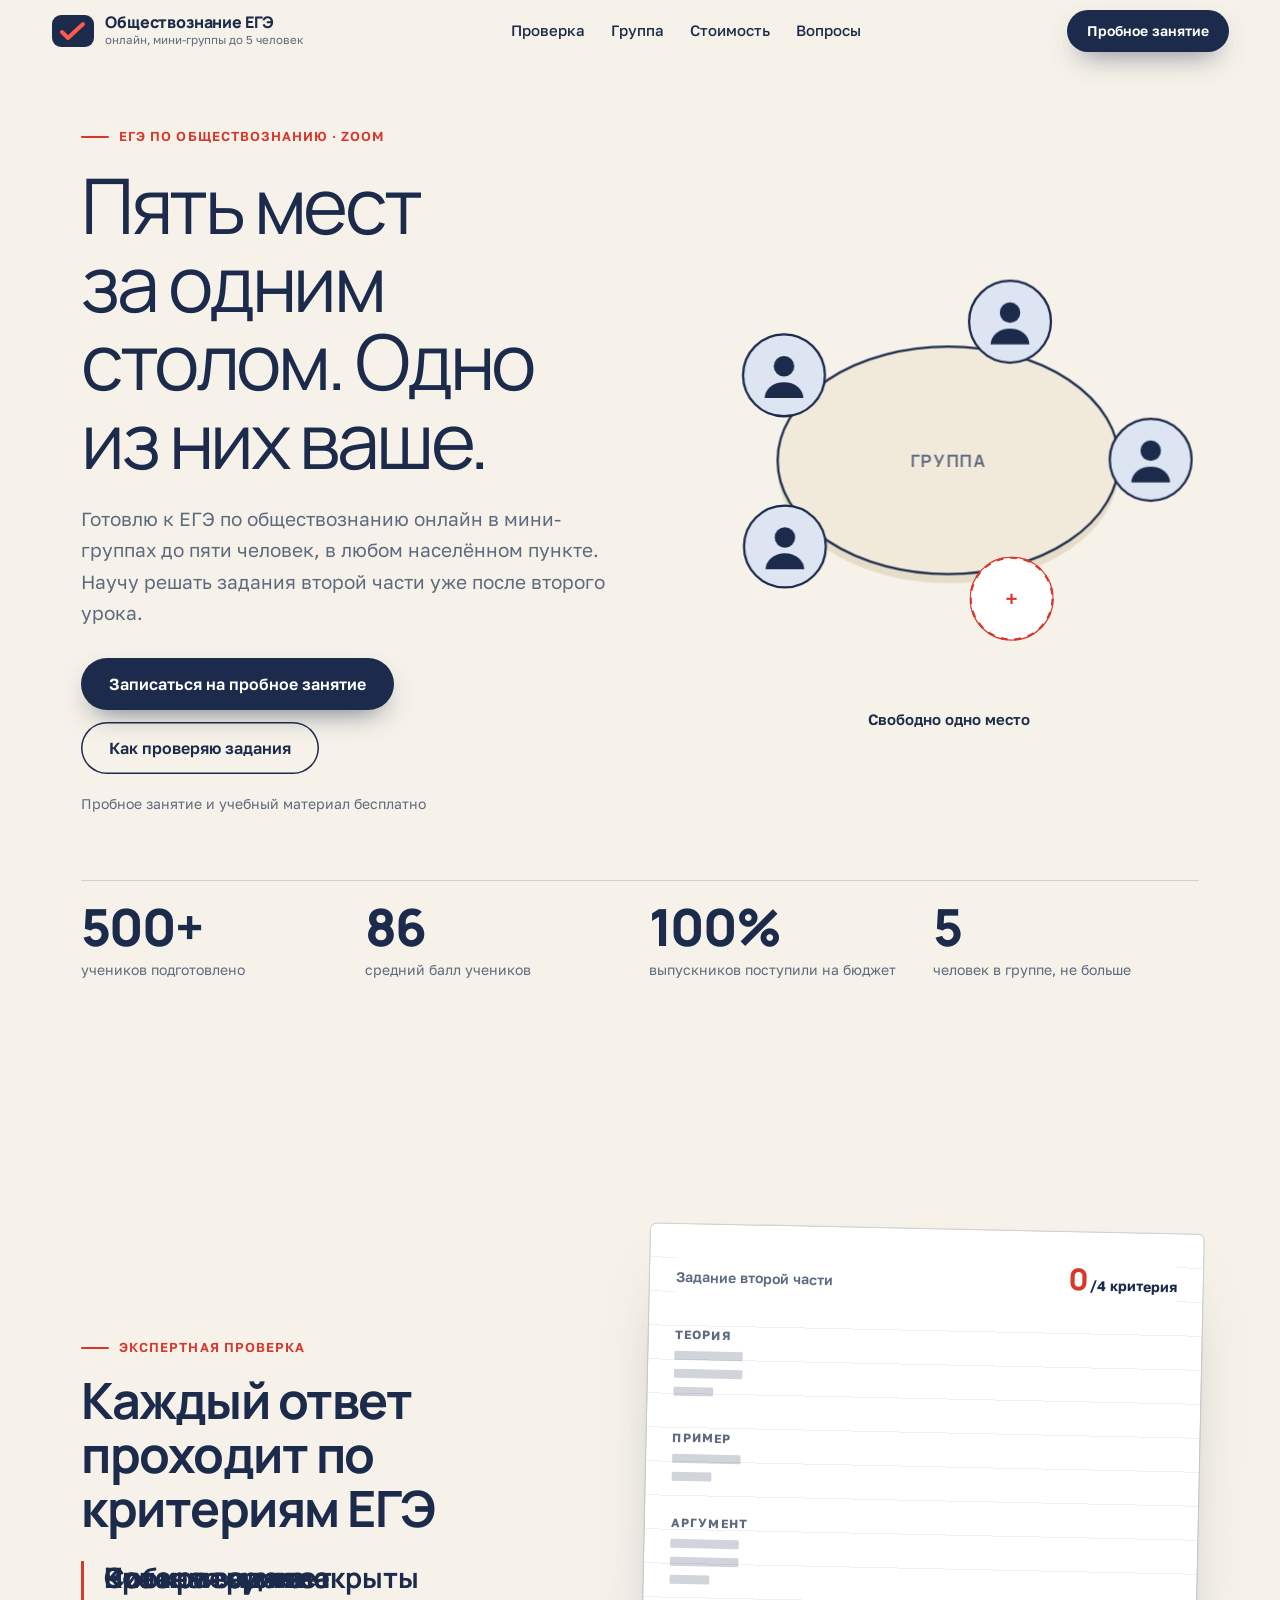
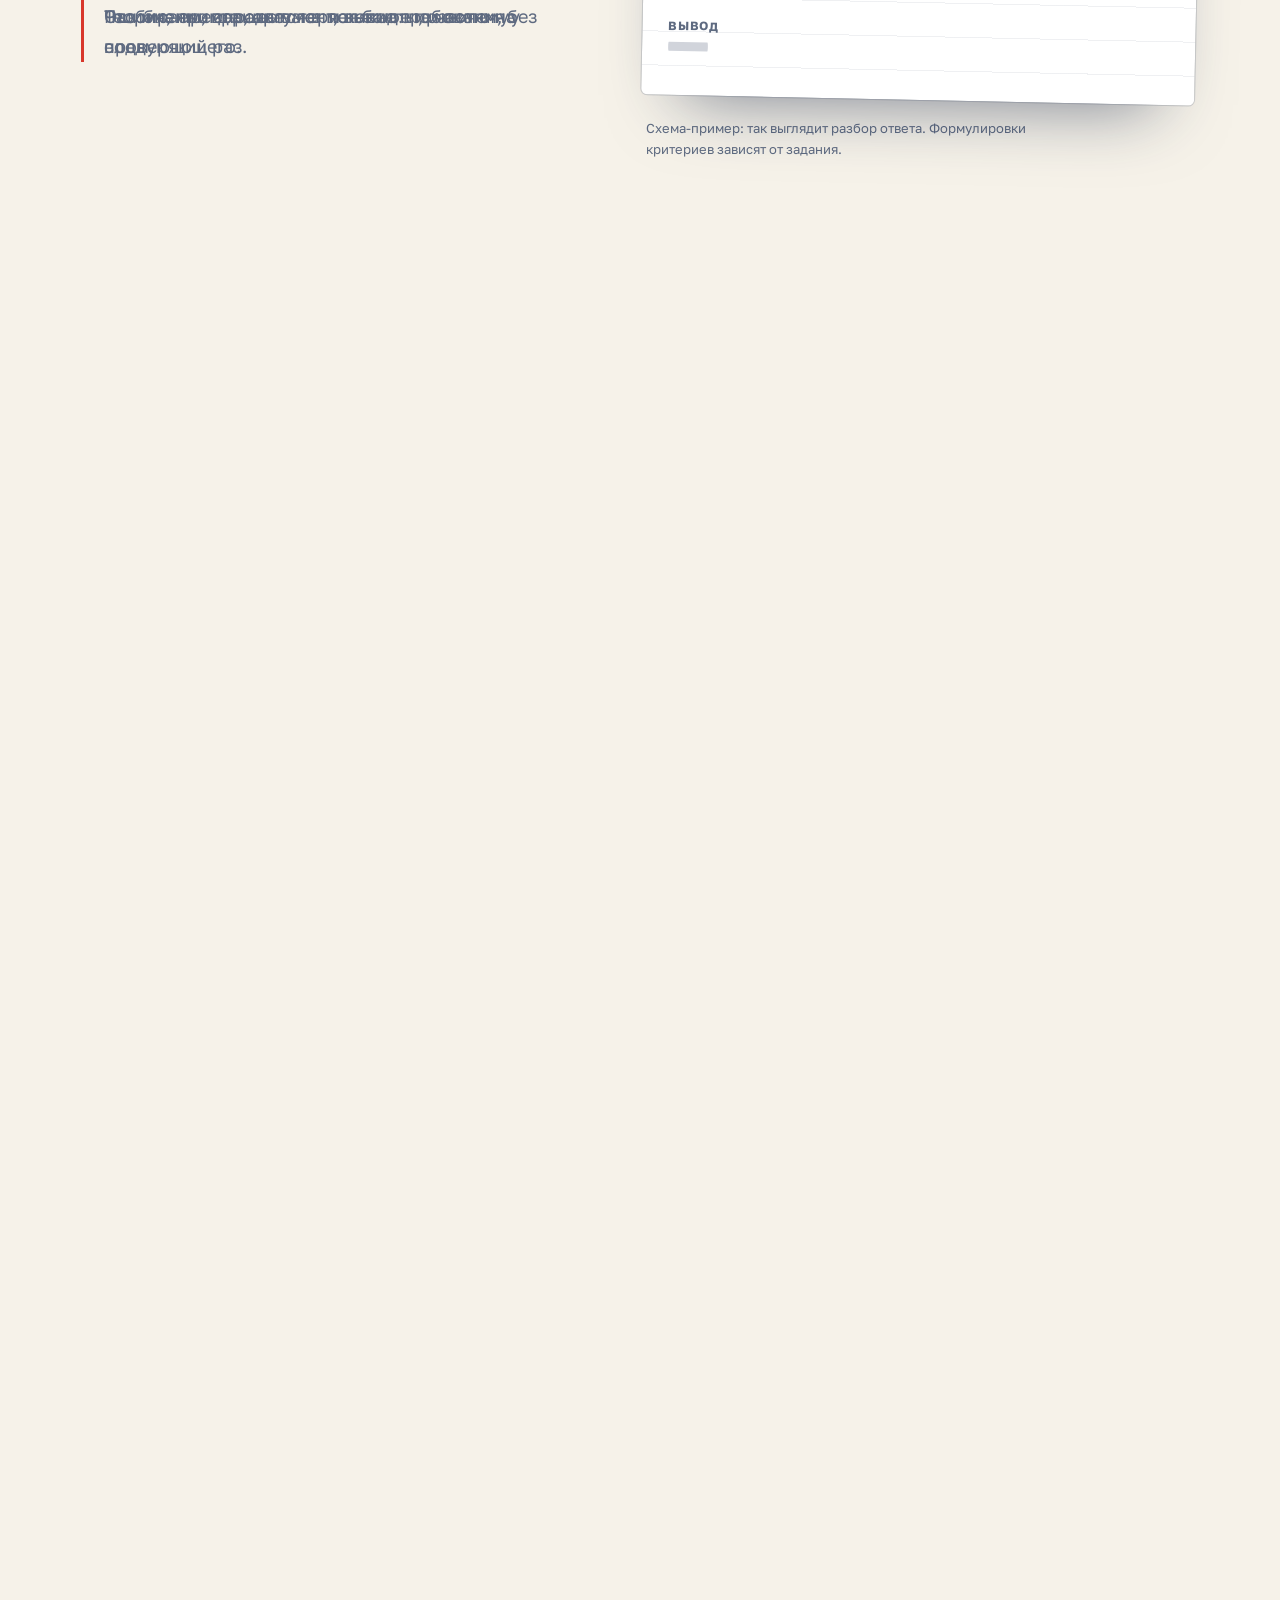
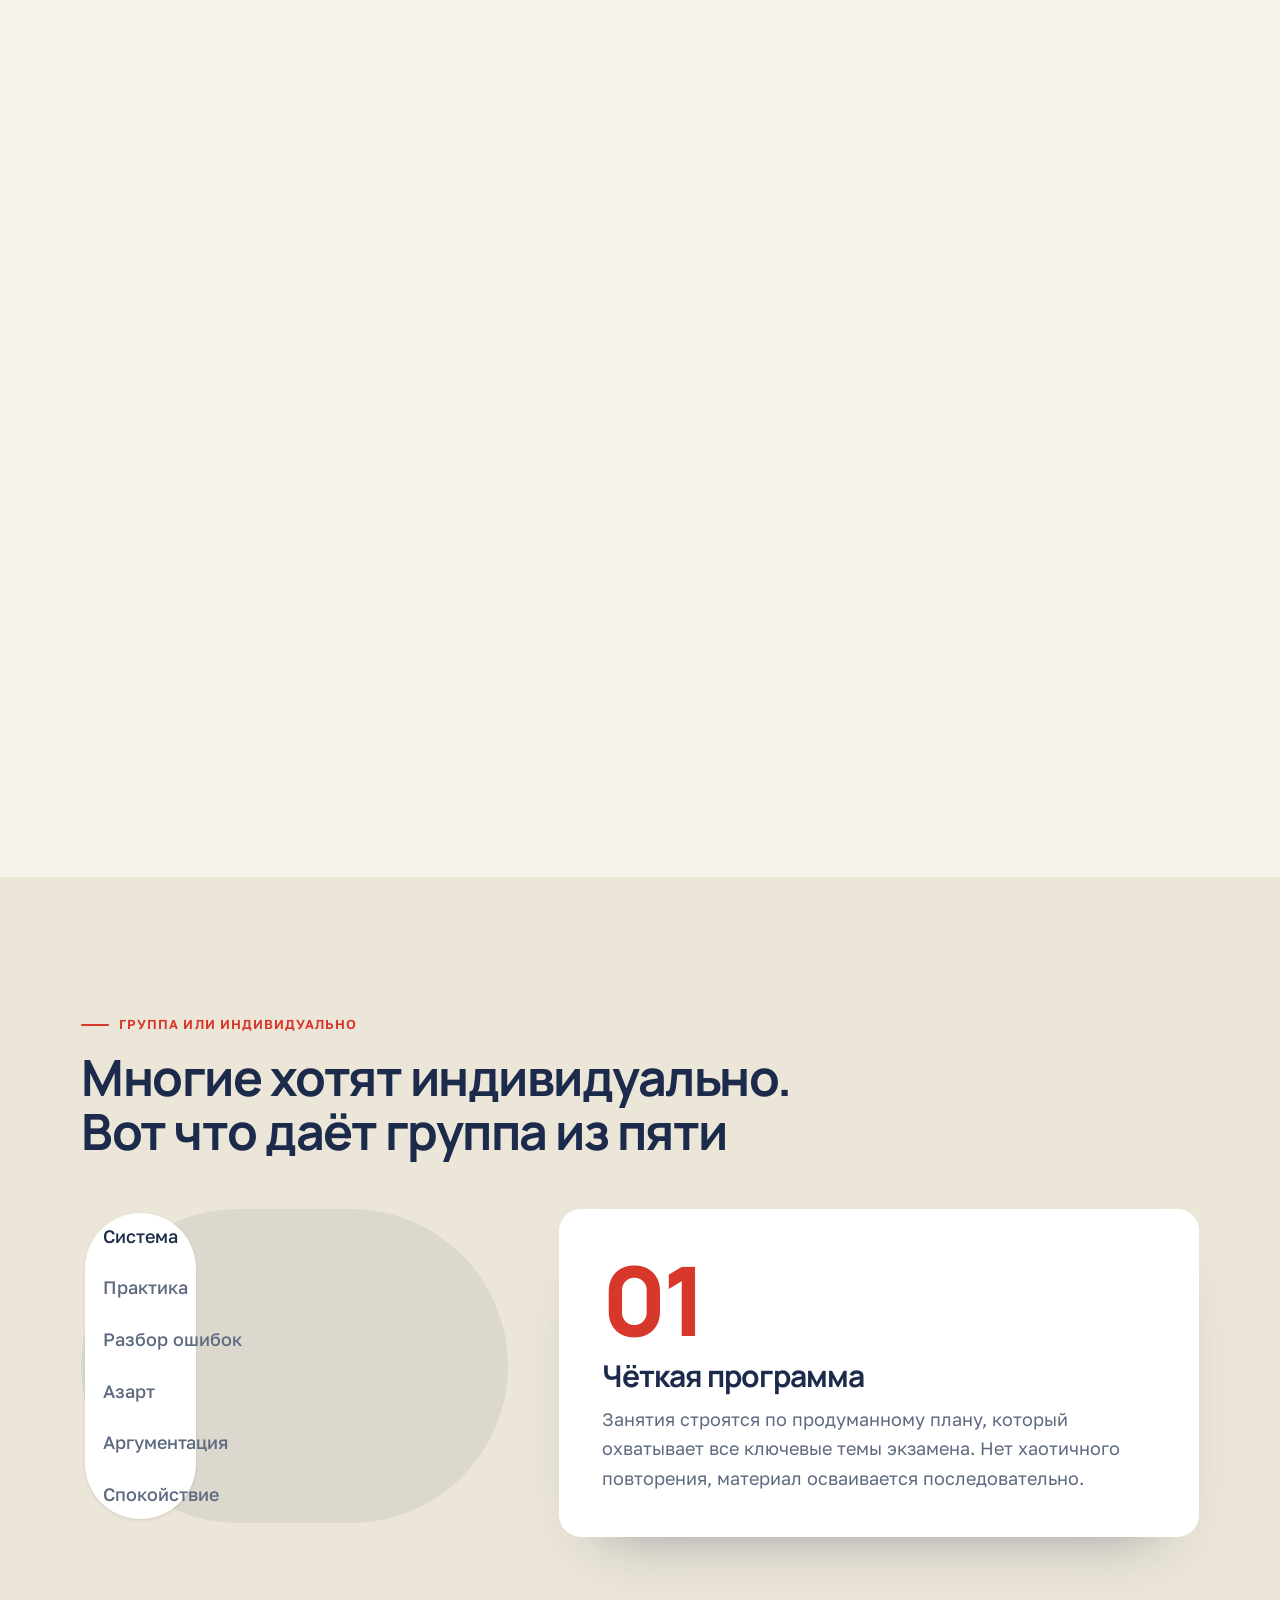
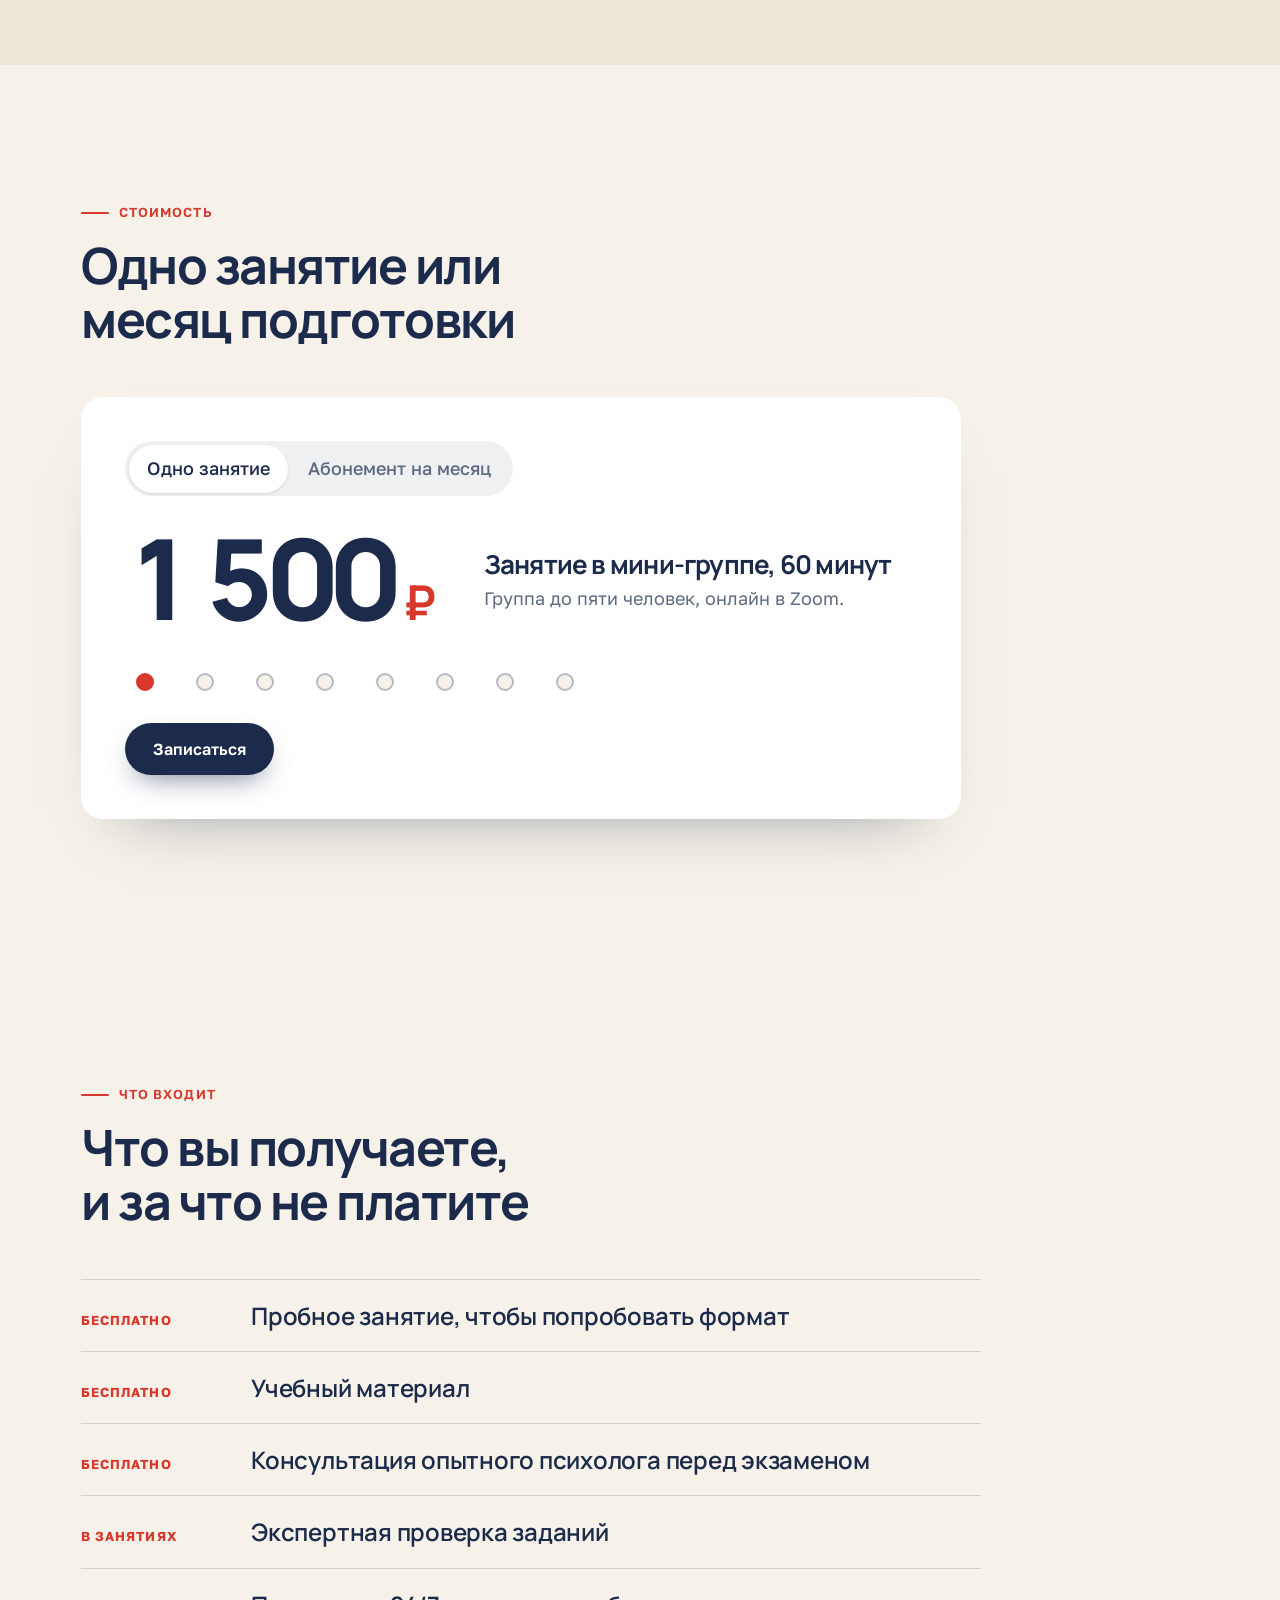
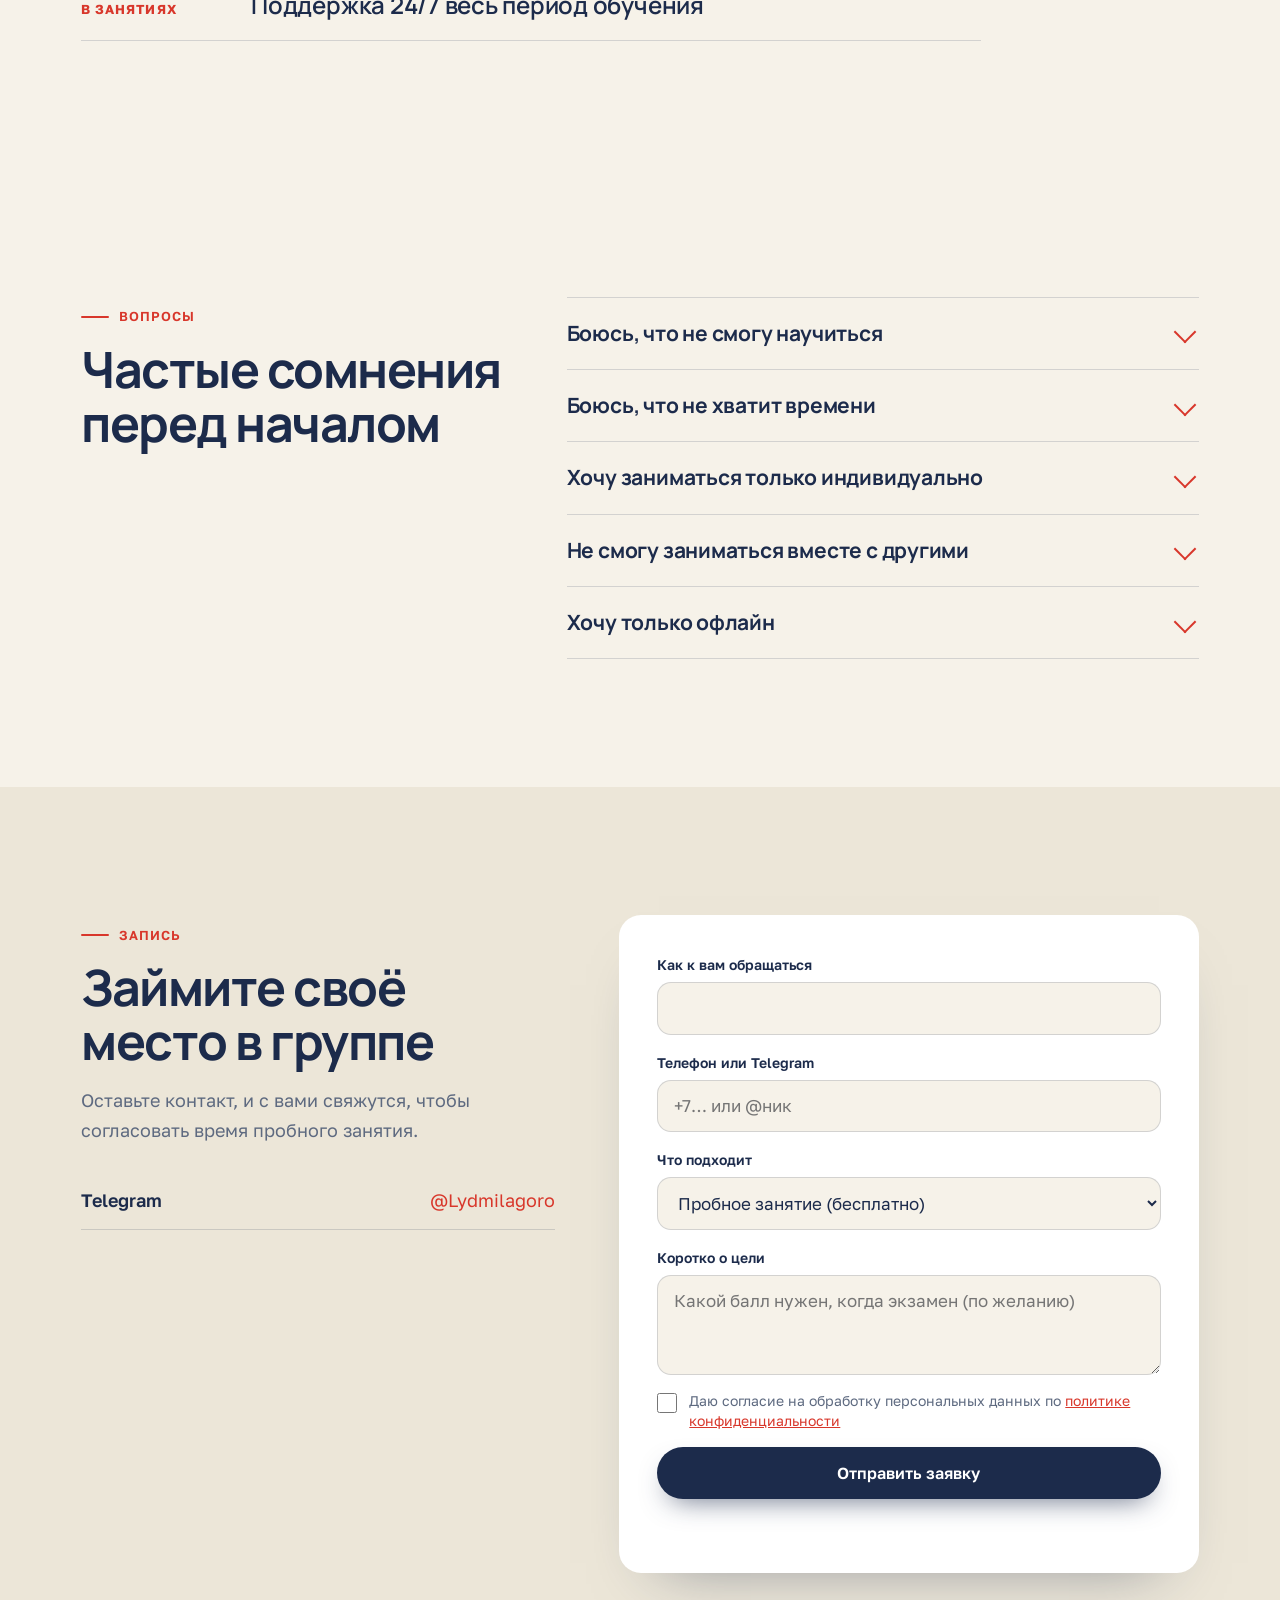
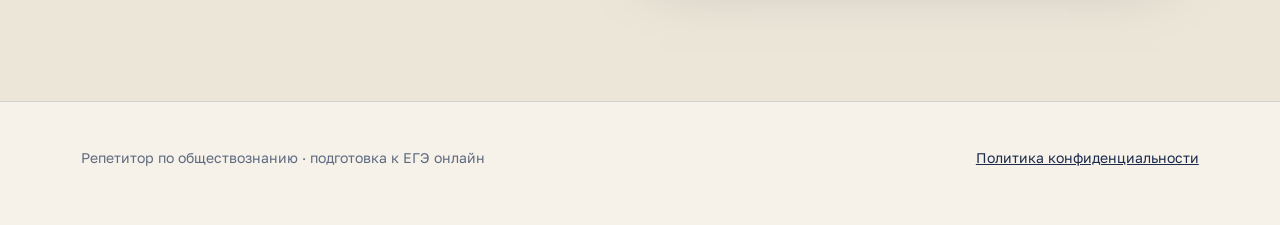
==== index.html @ 51db9494 "Лендинг: ЕГЭ по обществознанию, мини-группы Co-Authored-By: Claude Sonnet 5.5 <noreply@anthropic.com" ====
<!doctype html>
<html lang="ru">
<head>
<meta charset="utf-8">
<meta name="viewport" content="width=device-width, initial-scale=1">
<title>Подготовка к ЕГЭ по обществознанию онлайн в мини-группе</title>
<meta name="description" content="Репетитор по обществознанию: подготовка к ЕГЭ онлайн в мини-группе до 5 человек. Бесплатное пробное занятие, экспертная проверка заданий, поддержка 24/7. Занятие 1 500 ₽, абонемент 12 000 ₽.">
<meta property="og:type" content="website">
<meta property="og:title" content="ЕГЭ по обществознанию: мини-группа из 5 человек, онлайн">
<meta property="og:description" content="Пробное занятие бесплатно. Задания второй части решаете после второго урока.">
<meta name="theme-color" content="#F6F2E9">
<link rel="icon" href="data:image/svg+xml,%3Csvg xmlns='http://www.w3.org/2000/svg' viewBox='0 0 64 64'%3E%3Crect width='64' height='64' rx='16' fill='%231C2B4B'/%3E%3Cpath d='M16 34l10 10 22-24' stroke='%23FF5A4A' stroke-width='7' stroke-linecap='round' stroke-linejoin='round' fill='none'/%3E%3C/svg%3E">
<link rel="preconnect" href="https://fonts.googleapis.com">
<link rel="preconnect" href="https://fonts.gstatic.com" crossorigin>
<link href="https://fonts.googleapis.com/css2?family=Manrope:wght@300..800&family=Golos+Text:wght@400..700&display=swap" rel="stylesheet">
<link rel="stylesheet" href="motion.css">
<link rel="stylesheet" href="styles.css">
<script src="motion.js" defer></script>
<script src="script.js" defer></script>
</head>
<body>
<a class="skip" href="#main">К содержимому</a>

<header class="bar" id="bar">
  <a class="logo" href="#top" aria-label="Обществознание ЕГЭ, наверх">
    <svg viewBox="0 0 44 34" aria-hidden="true"><rect x="1" y="1" width="42" height="32" rx="9" fill="#1C2B4B"/><path d="M11 18l6 6 15-14" stroke="#FF5A4A" stroke-width="4" stroke-linecap="round" stroke-linejoin="round" fill="none"/></svg>
    <span>Обществознание ЕГЭ<small>онлайн, мини-группы до 5 человек</small></span>
  </a>
  <nav class="nav" aria-label="Разделы">
    <a href="#check" data-roll>Проверка</a>
    <a href="#group" data-roll>Группа</a>
    <a href="#price" data-roll>Стоимость</a>
    <a href="#faq" data-roll>Вопросы</a>
  </nav>
  <a class="btn btn--sm" href="#form" data-magnetic>Пробное занятие</a>
</header>

<main id="main">
<section class="hero" id="top">
  <div class="wrap hero__grid">
    <div>
      <span class="eyebrow">ЕГЭ по обществознанию · Zoom</span>
      <h1 data-wave data-wave-min="400" data-wave-max="800">Пять мест за одним столом. Одно из них ваше.</h1>
      <p class="hero__sub">Готовлю к ЕГЭ по обществознанию онлайн в мини-группах до пяти человек, в любом населённом пункте. Научу решать задания второй части уже после второго урока.</p>
      <div class="hero__cta">
        <a class="btn" href="#form" data-magnetic>Записаться на пробное занятие</a>
        <a class="btn btn--ghost" href="#check" data-magnetic>Как проверяю задания</a>
      </div>
      <p class="hero__free">Пробное занятие и учебный материал бесплатно</p>
    </div>
    <figure class="table" id="table" aria-label="Схема мини-группы: пять мест, одно свободно">
      <svg viewBox="0 0 440 440" aria-hidden="true">
        <ellipse cx="220" cy="236" rx="150" ry="100" class="t-top"/>
        <ellipse cx="220" cy="228" rx="150" ry="100" class="t-edge"/>
        <text x="220" y="234" text-anchor="middle" class="t-mid">группа</text>
        <g id="seats"></g>
      </svg>
      <figcaption id="seatCap">Свободно одно место</figcaption>
    </figure>
  </div>
  <div class="wrap">
    <ul class="stats" data-stagger>
      <li><b>500+</b><span>учеников подготовлено</span></li>
      <li><b>86</b><span>средний балл учеников</span></li>
      <li><b>100%</b><span>выпускников поступили на бюджет</span></li>
      <li><b>5</b><span>человек в группе, не больше</span></li>
    </ul>
  </div>
</section>

<section class="check" id="check">
  <div class="check__stage" id="stage">
    <div class="check__pin">
      <div class="wrap check__grid">
        <div class="check__txt">
          <span class="eyebrow">Экспертная проверка</span>
          <h2>Каждый ответ проходит по критериям ЕГЭ</h2>
          <ol class="steps" id="steps">
            <li><b>Читаем задание</b><span>Что именно спрашивают и какие требования у проверяющего.</span></li>
            <li><b>Собираем ответ</b><span>Теория, пример, аргумент, вывод: по частям, без воды.</span></li>
            <li><b>Красная ручка</b><span>Разбираем, где ответ теряет баллы, и почему.</span></li>
            <li><b>Все критерии закрыты</b><span>Ошибка превращается в понятное правило на следующий раз.</span></li>
          </ol>
        </div>
        <div class="sheetwrap">
          <div class="sheet" id="sheet" aria-hidden="true">
            <div class="sheet__head"><i>Задание второй части</i><span class="score"><b id="scoreN">0</b>/4 критерия</span></div>
            <div class="ans"><em>Теория</em><s></s><s></s><s class="s"></s><svg class="tick" viewBox="0 0 30 30"><path d="M5 16l7 7 13-16"/></svg></div>
            <div class="ans"><em>Пример</em><s></s><s class="s"></s><svg class="tick" viewBox="0 0 30 30"><path d="M5 16l7 7 13-16"/></svg></div>
            <div class="ans"><em>Аргумент</em><s></s><s></s><s class="s"></s><svg class="tick" viewBox="0 0 30 30"><path d="M5 16l7 7 13-16"/></svg></div>
            <div class="ans"><em>Вывод</em><s class="s"></s><svg class="tick" viewBox="0 0 30 30"><path d="M5 16l7 7 13-16"/></svg></div>
          </div>
          <p class="sheet__note">Схема-пример: так выглядит разбор ответа. Формулировки критериев зависят от задания.</p>
        </div>
      </div>
    </div>
  </div>
</section>

<section class="sec group" id="group">
  <div class="wrap">
    <div class="sec__head" data-reveal>
      <span class="eyebrow">Группа или индивидуально</span>
      <h2>Многие хотят индивидуально. Вот что даёт группа из пяти</h2>
    </div>
    <div class="gr" data-reveal>
      <div class="gr__tabs" data-pill role="tablist" aria-label="Преимущества группы">
        <button data-pill-item role="tab" data-g="0" aria-selected="true">Система</button>
        <button data-pill-item role="tab" data-g="1">Практика</button>
        <button data-pill-item role="tab" data-g="2">Разбор ошибок</button>
        <button data-pill-item role="tab" data-g="3">Азарт</button>
        <button data-pill-item role="tab" data-g="4">Аргументация</button>
        <button data-pill-item role="tab" data-g="5">Спокойствие</button>
      </div>
      <div class="gr__panel" aria-live="polite">
        <span class="gr__n" id="gN">01</span>
        <h3 id="gT">Чёткая программа</h3>
        <p id="gP">Занятия строятся по продуманному плану, который охватывает все ключевые темы экзамена. Нет хаотичного повторения, материал осваивается последовательно.</p>
      </div>
    </div>
  </div>
</section>

<section class="sec price" id="price">
  <div class="wrap">
    <div class="sec__head" data-reveal>
      <span class="eyebrow">Стоимость</span>
      <h2>Одно занятие или месяц подготовки</h2>
    </div>
    <div class="price__box" data-reveal>
      <div class="price__tabs" data-pill role="tablist" aria-label="Формат">
        <button data-pill-item role="tab" data-m="one" aria-selected="true">Одно занятие</button>
        <button data-pill-item role="tab" data-m="month">Абонемент на месяц</button>
      </div>
      <div class="price__main">
        <div class="price__num"><b id="pNum">1 500</b><span>₽</span></div>
        <div class="price__txt"><h3 id="pTitle">Занятие в мини-группе, 60 минут</h3><p id="pText">Группа до пяти человек, онлайн в Zoom.</p></div>
      </div>
      <svg class="price__dots" viewBox="0 0 480 30" aria-hidden="true"><g id="pDots"></g></svg>
      <a class="btn" href="#form" id="pBtn" data-magnetic>Записаться</a>
    </div>
  </div>
</section>

<section class="sec free" id="free">
  <div class="wrap">
    <div class="sec__head" data-reveal>
      <span class="eyebrow">Что входит</span>
      <h2>Что вы получаете, и за что не платите</h2>
    </div>
    <ul class="rows" data-stagger>
      <li><b>Бесплатно</b><span>Пробное занятие, чтобы попробовать формат</span></li>
      <li><b>Бесплатно</b><span>Учебный материал</span></li>
      <li><b>Бесплатно</b><span>Консультация опытного психолога перед экзаменом</span></li>
      <li><b>В занятиях</b><span>Экспертная проверка заданий</span></li>
      <li><b>В занятиях</b><span>Поддержка 24/7 весь период обучения</span></li>
    </ul>
  </div>
</section>

<section class="sec" id="faq">
  <div class="wrap faq">
    <div class="sec__head" data-reveal>
      <span class="eyebrow">Вопросы</span>
      <h2>Частые сомнения перед началом</h2>
    </div>
    <div class="faq__list" data-reveal>
      <details><summary>Боюсь, что не смогу научиться</summary><p>Начните с бесплатного пробного занятия: увидите, как идёт разбор, и решите, подходит ли вам формат. Задания второй части вы научитесь решать уже после второго урока.</p></details>
      <details><summary>Боюсь, что не хватит времени</summary><p>Занятие длится 60 минут, в месяц их восемь. Регулярная практика и разбор по критериям экономят время: вы не повторяете всё подряд, а работаете над тем, что приносит баллы.</p></details>
      <details><summary>Хочу заниматься только индивидуально</summary><p>В группе до пяти человек у каждого есть место для вопросов, а ещё соревновательность, взаимное обучение и разбор типичных ошибок. Подробнее в разделе выше. Попробуйте бесплатное занятие и сравните.</p></details>
      <details><summary>Не смогу заниматься вместе с другими</summary><p>Это не класс на тридцать человек, а мини-группа до пяти. Можно спрашивать, обсуждать и тренировать аргументацию в спокойной рабочей атмосфере.</p></details>
      <details><summary>Хочу только офлайн</summary><p>Онлайн не нужно тратить время на дорогу, занятия проходят на платформе Zoom, и подключиться можно из любого населённого пункта с любого устройства.</p></details>
    </div>
  </div>
</section>

<section class="sec form" id="form">
  <div class="wrap form__box">
    <div data-reveal>
      <span class="eyebrow">Запись</span>
      <h2 style="margin:14px 0 18px">Займите своё место в группе</h2>
      <p style="color:var(--mute)">Оставьте контакт, и с вами свяжутся, чтобы согласовать время пробного занятия.</p>
      <ul class="links">
        <li><a href="https://t.me/Lydmilagoro" target="_blank" rel="noopener">Telegram <span>@Lydmilagoro</span></a></li>
      </ul>
    </div>
    <form class="fm" id="leadForm" novalidate data-reveal>
      <label>Как к вам обращаться<input type="text" name="name" autocomplete="name" required></label>
      <label>Телефон или Telegram<input type="text" name="contact" autocomplete="tel" required placeholder="+7… или @ник"></label>
      <label>Что подходит
        <select name="service" id="svc">
          <option>Пробное занятие (бесплатно)</option>
          <option>Абонемент на месяц (8 занятий)</option>
          <option>Пока не знаю, нужен совет</option>
        </select>
      </label>
      <label>Коротко о цели<textarea name="comment" placeholder="Какой балл нужен, когда экзамен (по желанию)"></textarea></label>
      <input class="hp" type="text" name="_gotcha" tabindex="-1" autocomplete="off" aria-hidden="true">
      <label class="agree"><input type="checkbox" name="consent" id="consent"><span>Даю согласие на обработку персональных данных по <a href="privacy.html" target="_blank" rel="noopener">политике конфиденциальности</a></span></label>
      <button class="btn" type="submit" data-magnetic>Отправить заявку</button>
      <p class="fm__msg" id="msg" role="status" aria-live="polite"></p>
    </form>
  </div>
</section>
</main>

<footer>
  <div class="wrap">
    <span>Репетитор по обществознанию · подготовка к ЕГЭ онлайн</span>
    <span><a href="privacy.html">Политика конфиденциальности</a></span>
  </div>
</footer>
</body>
</html>
---- motion.css ----
/* motion-kit: токены и стили эффектов. Светлая тема. Цвета переопределять под бренд клиента. */
:root{
  /* пружины: "stiffness damping" (из designbookmark motion studies) */
  --spring-follow:900 50;
  --spring-settle:280 22;
  --spring-soft:260 24;
  --spring-lead:620 36;
  --spring-trail:190 19;
  --spring-pop:520 16;
  --spring-fade:420 32;
  --stagger:45;               /* мс между элементами */

  /* бренд: менять под клиента */
  --mk-bg:#fafaf7;
  --mk-surface:#fff;
  --mk-text:#16181d;
  --mk-muted:#6b7280;
  --mk-accent:#e4572e;
  --mk-on-accent:#fff;
  --mk-fill:rgba(22,24,29,.06);

  --mk-r-pill:999px;
  --mk-r-card:24px;
  --mk-ease-out:cubic-bezier(.22,1,.36,1);   /* для CSS-переходов, где пружина избыточна */
}

/* reveal: класс mk-reveal ставит JS, без JS элементы видны */
.mk-on .mk-reveal{opacity:0;transform:translate3d(0,22px,0);transition:opacity .7s var(--mk-ease-out),transform .8s var(--mk-ease-out);transition-delay:var(--d,0ms)}
.mk-on .mk-reveal.mk-in{opacity:1;transform:none}

/* magnetic: будем двигать только transform */
[data-magnetic]{will-change:transform}

/* roll: две копии буквы, верхняя уезжает, нижняя заезжает */
.mk-roll{display:inline-flex;overflow:hidden;line-height:1.15;vertical-align:bottom}
.mk-roll__c{display:inline-block;position:relative;height:1.15em;overflow:hidden}
.mk-roll__c>span{display:block;transition:transform .5s var(--mk-ease-out);transition-delay:calc(var(--i)*14ms)}
.mk-roll__c>span+span{position:absolute;inset:0;transform:translateY(110%)}
.mk-roll:hover .mk-roll__c>span:first-child,.mk-roll:focus-visible .mk-roll__c>span:first-child{transform:translateY(-110%)}
.mk-roll:hover .mk-roll__c>span+span,.mk-roll:focus-visible .mk-roll__c>span+span{transform:none}

/* pill: резиновый хайлайт */
.mk-pill{position:relative;display:inline-flex;gap:2px;padding:4px;border-radius:var(--mk-r-pill);background:var(--mk-fill)}
.mk-pill__hl{position:absolute;top:4px;bottom:4px;left:0;border-radius:var(--mk-r-pill);background:var(--mk-surface);box-shadow:0 1px 3px rgba(22,24,29,.12);pointer-events:none;will-change:transform,width}
.mk-pill [data-pill-item]{position:relative;z-index:1;padding:9px 18px;border:0;background:none;border-radius:var(--mk-r-pill);font:inherit;font-weight:500;color:var(--mk-muted);cursor:pointer;transition:color .2s}
.mk-pill [data-pill-item].is-active{color:var(--mk-text)}

@media (prefers-reduced-motion:reduce){
  .mk-on .mk-reveal{opacity:1;transform:none;transition:none}
  .mk-roll__c>span{transition:none}
}
---- styles.css ----
:root{
  --paper:#F6F2E9;--paper2:#ECE6D8;--ink:#1C2B4B;--mute:#5E6A80;--red:#D8372B;--red-l:#FF5A4A;--line:rgba(28,43,75,.16);--white:#fff;--blue:#DDE5F3;
  --ff-d:'Manrope',system-ui,-apple-system,'Segoe UI',Arial,sans-serif;--ff-t:'Golos Text',system-ui,-apple-system,'Segoe UI',Arial,sans-serif;
  --r:22px;--gut:clamp(16px,4vw,56px);--max:1220px;
  --mk-bg:var(--paper);--mk-surface:#fff;--mk-text:var(--ink);--mk-muted:var(--mute);--mk-accent:var(--ink);--mk-on-accent:#fff;--mk-fill:rgba(28,43,75,.07);
}
*{box-sizing:border-box}
html{scroll-behavior:auto;-webkit-text-size-adjust:100%}
body{margin:0;background:var(--paper);color:var(--ink);font:400 clamp(16px,1vw + 12px,18px)/1.65 var(--ff-t);overflow-x:hidden}
img,svg{max-width:100%}
a{color:inherit}
h1,h2,h3{font-family:var(--ff-d);font-weight:700;letter-spacing:-.03em;line-height:1.08;margin:0;text-wrap:balance;overflow-wrap:anywhere}
h2{font-size:clamp(28px,4.2vw,50px)}
p{margin:0}
.wrap{max-width:var(--max);margin:0 auto;padding:0 var(--gut)}
.eyebrow{font-size:13px;font-weight:600;letter-spacing:.08em;text-transform:uppercase;color:var(--red);display:inline-flex;gap:10px;align-items:center}
.eyebrow::before{content:'';width:28px;height:2px;background:var(--red);border-radius:2px}
.skip{position:absolute;left:-999px}.skip:focus{left:8px;top:8px;background:#fff;padding:8px 12px;z-index:99}
:focus-visible{outline:3px solid var(--red);outline-offset:3px;border-radius:6px}

.bar{position:fixed;inset:0 0 auto 0;z-index:50;display:flex;align-items:center;justify-content:space-between;gap:16px;padding:10px var(--gut);background:rgba(246,242,233,.88);backdrop-filter:blur(12px);-webkit-backdrop-filter:blur(12px);border-bottom:1px solid transparent;transition:border-color .3s}
.bar.show{border-color:var(--line)}
.logo{display:flex;align-items:center;gap:10px;text-decoration:none;line-height:1.1}
.logo svg{width:44px;height:34px;flex:none}
.logo span{font-family:var(--ff-d);font-weight:800;font-size:16px;letter-spacing:-.01em}
.logo small{display:block;font:400 11.5px/1.3 var(--ff-t);color:var(--mute);letter-spacing:0;margin-top:2px}
.nav{display:flex;gap:26px;font-weight:500;font-size:15px}
.nav a{text-decoration:none}
.btn{display:inline-flex;align-items:center;justify-content:center;gap:10px;min-height:52px;padding:0 28px;border:0;border-radius:99px;background:var(--ink);color:#fff;font:600 16px/1 var(--ff-t);text-decoration:none;cursor:pointer;box-shadow:0 12px 28px -12px rgba(28,43,75,.7);transition:background .2s}
.btn:hover{background:var(--red)}
.btn--ghost{background:transparent;color:var(--ink);box-shadow:inset 0 0 0 1.5px var(--ink)}
.btn--ghost:hover{background:var(--ink);color:#fff}
.btn--sm{min-height:42px;padding:0 20px;font-size:14px}

/* hero */
.hero{padding:clamp(100px,13vh,140px) 0 36px;position:relative}
.hero__grid{display:grid;grid-template-columns:1.05fr .95fr;gap:clamp(24px,5vw,64px);align-items:center}
.hero h1{font-size:clamp(38px,6vw,80px);margin:18px 0 0;font-weight:700;line-height:1.02;letter-spacing:-.045em}
.hero__sub{margin-top:24px;max-width:34em;color:var(--mute);font-size:clamp(16px,1.2vw + 10px,19px)}
.hero__cta{display:flex;flex-wrap:wrap;gap:12px;margin-top:30px}
.hero__free{margin-top:18px;font-size:14px;color:var(--mute)}
.table{margin:0;position:relative;perspective:900px}
.table svg{width:100%;height:auto;display:block;overflow:visible;transform-style:preserve-3d;transition:transform .25s ease-out}
.t-top{fill:#E6DDC8}.t-edge{fill:#F1EADA;stroke:var(--ink);stroke-width:2}
.t-mid{font:700 15px var(--ff-d);fill:var(--mute);letter-spacing:.1em;text-transform:uppercase}
.seat circle.bd{fill:var(--blue);stroke:var(--ink);stroke-width:2}
.seat .hd{fill:var(--ink)}
.seat.free circle.bd{fill:#fff;stroke:var(--red);stroke-dasharray:6 6}
.seat.free{cursor:pointer}
.seat.free .pulse{fill:none;stroke:var(--red);stroke-width:2;animation:pl 2.4s ease-out infinite;transform-box:fill-box;transform-origin:center}
@keyframes pl{0%{transform:scale(.8);opacity:.9}100%{transform:scale(1.5);opacity:0}}
.seat.taken .hd,.seat.taken circle.bd{transition:fill .5s}
.seat.me circle.bd{fill:var(--red-l);stroke:var(--ink)}
.seat text{font:700 20px var(--ff-d);fill:var(--red);text-anchor:middle}
.seat.me text{display:none}
.table figcaption{text-align:center;font-weight:600;font-size:15px;margin-top:6px;color:var(--ink)}
.stats{list-style:none;margin:clamp(34px,5vw,64px) 0 0;padding:20px 0 0;border-top:1px solid var(--line);display:grid;grid-template-columns:repeat(4,1fr);gap:18px}
.stats b{display:block;font:800 clamp(30px,4vw,52px)/1 var(--ff-d);letter-spacing:-.04em;color:var(--ink)}
.stats span{display:block;font-size:14px;color:var(--mute);margin-top:6px}

/* check scene */
.check__stage{height:340vh;position:relative}
.check__pin{position:sticky;top:0;height:100vh;height:100svh;display:flex;align-items:center;overflow:hidden}
.check__grid{display:grid;grid-template-columns:.95fr 1.05fr;gap:clamp(24px,5vw,72px);align-items:center;width:100%;padding-top:56px}
.check h2{margin:14px 0 26px}
.steps{list-style:none;margin:0;padding:0;display:grid}
.steps li{grid-area:1/1;align-self:start;opacity:0;transform:translateY(14px);transition:opacity .45s,transform .55s cubic-bezier(.22,1,.36,1);pointer-events:none;padding-left:20px;border-left:3px solid var(--red)}
.steps li.on{opacity:1;transform:none;pointer-events:auto}
.steps b{display:block;font:700 clamp(20px,2.4vw,28px)/1.2 var(--ff-d);margin-bottom:8px}
.steps span{color:var(--mute);display:block;max-width:30em}
.check__stage.static{height:auto}.check__stage.static .check__pin{position:static;height:auto;padding:70px 0}
.check__stage.static .steps li{grid-area:auto;opacity:1;transform:none;margin-bottom:16px}
.sheet{position:relative;background:#fff;border-radius:6px;padding:26px 26px 22px;box-shadow:0 40px 70px -40px rgba(28,43,75,.6),0 0 0 1px var(--line);background-image:repeating-linear-gradient(transparent 0 33px,rgba(28,43,75,.07) 33px 34px);transform:rotate(1.2deg)}
.sheet__head{display:flex;justify-content:space-between;gap:12px;align-items:baseline;font-size:14px;margin-bottom:18px;background:#fff;padding-bottom:6px}
.sheet__head i{font-style:normal;font-weight:600;color:var(--mute)}
.score{font-weight:700}.score b{font:800 30px var(--ff-d);color:var(--red);margin-right:2px;font-variant-numeric:tabular-nums}
.ans{position:relative;display:grid;gap:9px;padding:12px 44px 14px 0;margin-bottom:8px}
.ans em{font:700 12px var(--ff-t);font-style:normal;letter-spacing:.1em;text-transform:uppercase;color:var(--mute)}
.ans s{display:block;height:9px;border-radius:5px;background:rgba(28,43,75,.2);text-decoration:none;transform-origin:left;transform:scaleX(var(--w,1))}
.ans s.s{width:58%}
.ans .tick{position:absolute;right:2px;top:50%;width:34px;height:34px;margin-top:-17px;fill:none;stroke:var(--red);stroke-width:4;stroke-linecap:round;stroke-linejoin:round;stroke-dasharray:40;stroke-dashoffset:calc(40 - 40*var(--t,0))}
.ans::after{content:'';position:absolute;left:-6px;right:34px;bottom:2px;height:3px;border-radius:3px;background:var(--red);transform-origin:left;transform:scaleX(var(--t,0));opacity:.85}
.sheet__note{font-size:13px;color:var(--mute);margin-top:18px;max-width:30em}

.sec{padding:clamp(72px,10vw,130px) 0}
.sec__head{max-width:780px;margin-bottom:clamp(30px,4vw,54px)}
.sec__head h2{margin-top:14px}

/* group */
.group{background:var(--paper2)}
.gr{display:grid;grid-template-columns:.8fr 1.2fr;gap:clamp(20px,4vw,56px);align-items:start}
.gr__tabs{display:grid;gap:4px;justify-items:start}
.gr__tabs button{font:600 17px/1.2 var(--ff-t);padding:14px 22px;border:0;background:transparent;color:var(--ink);cursor:pointer;border-radius:99px;text-align:left}
.gr__tabs [aria-selected=true]{color:#fff}
.gr__panel{background:#fff;border-radius:var(--r);padding:clamp(24px,3.4vw,46px);min-height:260px;box-shadow:0 34px 60px -44px rgba(28,43,75,.5)}
.gr__n{font:800 clamp(52px,8vw,96px)/1 var(--ff-d);color:var(--red);letter-spacing:-.05em;display:block;margin-bottom:12px}
.gr__panel h3{font-size:clamp(22px,2.6vw,30px);margin-bottom:12px}
.gr__panel p{color:var(--mute);max-width:34em}
.gr__panel.sw>*{animation:fin .5s cubic-bezier(.22,1,.36,1) both}
@keyframes fin{from{opacity:0;transform:translateY(12px)}}

/* price */
.price__box{background:#fff;border-radius:var(--r);padding:clamp(22px,3.4vw,44px);display:grid;gap:26px;justify-items:start;box-shadow:0 34px 60px -44px rgba(28,43,75,.5);max-width:880px}
.price__tabs button{white-space:nowrap}
.price__main{display:flex;gap:clamp(18px,4vw,48px);align-items:center;flex-wrap:wrap}
.price__num{font-family:var(--ff-d);display:flex;align-items:baseline;gap:8px;color:var(--ink);font-variant-numeric:tabular-nums}
.price__num b{font-size:clamp(56px,10vw,112px);font-weight:800;letter-spacing:-.05em;line-height:1}
.price__num span{font-size:clamp(28px,4vw,48px);font-weight:700;color:var(--red)}
.price__txt{max-width:26em}
.price__txt h3{font-size:clamp(20px,2.4vw,26px);margin-bottom:6px}
.price__txt p{color:var(--mute)}
.price__dots{width:min(100%,480px);height:30px;overflow:visible}

/* free */
.rows{list-style:none;margin:0;padding:0;max-width:900px}
.rows li{display:grid;grid-template-columns:150px 1fr;gap:20px;align-items:baseline;padding:20px 0;border-top:1px solid var(--line);font:600 clamp(18px,2.2vw,24px)/1.3 var(--ff-d);letter-spacing:-.01em}
.rows li:last-child{border-bottom:1px solid var(--line)}
.rows b{font:700 13px var(--ff-t);letter-spacing:.08em;text-transform:uppercase;color:var(--red)}

/* faq */
.faq{display:grid;grid-template-columns:.8fr 1.2fr;gap:clamp(24px,5vw,72px)}
.faq .sec__head{margin:0}
details{border-bottom:1px solid var(--line)}
details:first-child{border-top:1px solid var(--line)}
summary{position:relative;cursor:pointer;list-style:none;padding:22px 40px 22px 0;font:700 clamp(17px,2vw,21px)/1.3 var(--ff-d);letter-spacing:-.01em}
summary::-webkit-details-marker{display:none}
summary::after{content:'';position:absolute;right:6px;top:50%;width:14px;height:14px;margin-top:-9px;border-right:2px solid var(--red);border-bottom:2px solid var(--red);transform:rotate(45deg);transition:transform .3s}
details[open] summary::after{transform:rotate(-135deg);margin-top:-3px}
details p{padding:0 0 22px;color:var(--mute);max-width:40em}

/* form */
.form{background:var(--paper2)}
.form__box{display:grid;grid-template-columns:.9fr 1.1fr;gap:clamp(24px,5vw,72px);align-items:start}
.links{list-style:none;margin:28px 0 0;padding:0;display:grid;gap:4px}
.links a{display:flex;justify-content:space-between;gap:14px;flex-wrap:wrap;padding:13px 0;border-bottom:1px solid var(--line);text-decoration:none;font-weight:600}
.links a span{font-weight:400;color:var(--red);overflow-wrap:anywhere}
.fm{background:#fff;border-radius:var(--r);padding:clamp(20px,3vw,38px);display:grid;gap:16px;box-shadow:0 30px 60px -40px rgba(28,43,75,.5)}
.fm label{display:grid;gap:6px;font-weight:600;font-size:14px}
.fm input[type=text],.fm select,.fm textarea{width:100%;font:400 17px/1.3 var(--ff-t);padding:14px 16px;border-radius:14px;border:1.5px solid var(--line);background:var(--paper);color:var(--ink);transition:border-color .2s,background .2s}
.fm textarea{min-height:100px;resize:vertical}
.fm input:focus,.fm select:focus,.fm textarea:focus{outline:none;border-color:var(--ink);background:#fff}
.fm .hp{position:absolute;left:-9999px;width:1px;height:1px;opacity:0}
.fm label.agree{display:flex;gap:12px;align-items:flex-start;font-weight:400;font-size:14px;color:var(--mute);line-height:1.45}
.agree input{width:20px;height:20px;margin:2px 0 0;flex:none;accent-color:var(--ink)}
.agree a{color:var(--red)}
.fm__msg{min-height:1.4em;font-size:14px;color:var(--red);font-weight:600}
.fm__msg a{text-decoration:underline}
.fm .btn[disabled]{opacity:.6;cursor:wait}
footer{padding:44px 0 56px;border-top:1px solid var(--line);font-size:14px;color:var(--mute)}
footer .wrap{display:flex;flex-wrap:wrap;gap:12px 32px;justify-content:space-between}
footer a{color:var(--ink)}

@media (max-width:860px){
  .nav{display:none}
  .hero__grid,.faq,.form__box,.gr,.check__grid{grid-template-columns:1fr}
  .stats{grid-template-columns:1fr 1fr}
  .gr__tabs{display:flex;flex-wrap:wrap;gap:4px}
  .gr__tabs button{padding:11px 16px;font-size:15px}
  .rows li{grid-template-columns:1fr;gap:4px}
  .check__stage{height:380vh}
  .check__grid{gap:18px;padding-top:64px;align-content:center}
  .check h2{font-size:clamp(24px,7vw,32px);margin-bottom:14px}
  .steps span{font-size:15px}
  .sheet{padding:16px 16px 14px;transform:none}
  .ans{padding:8px 40px 10px 0;gap:6px}
  .sheet__note{display:none}
  .sec{padding:64px 0}
}
@media (max-width:420px){.logo span{font-size:15px}.logo small{display:none}.btn--sm{padding:0 14px}.hero__cta .btn{width:100%}}
@media (prefers-reduced-motion:reduce){*{animation:none!important;transition:none!important}}
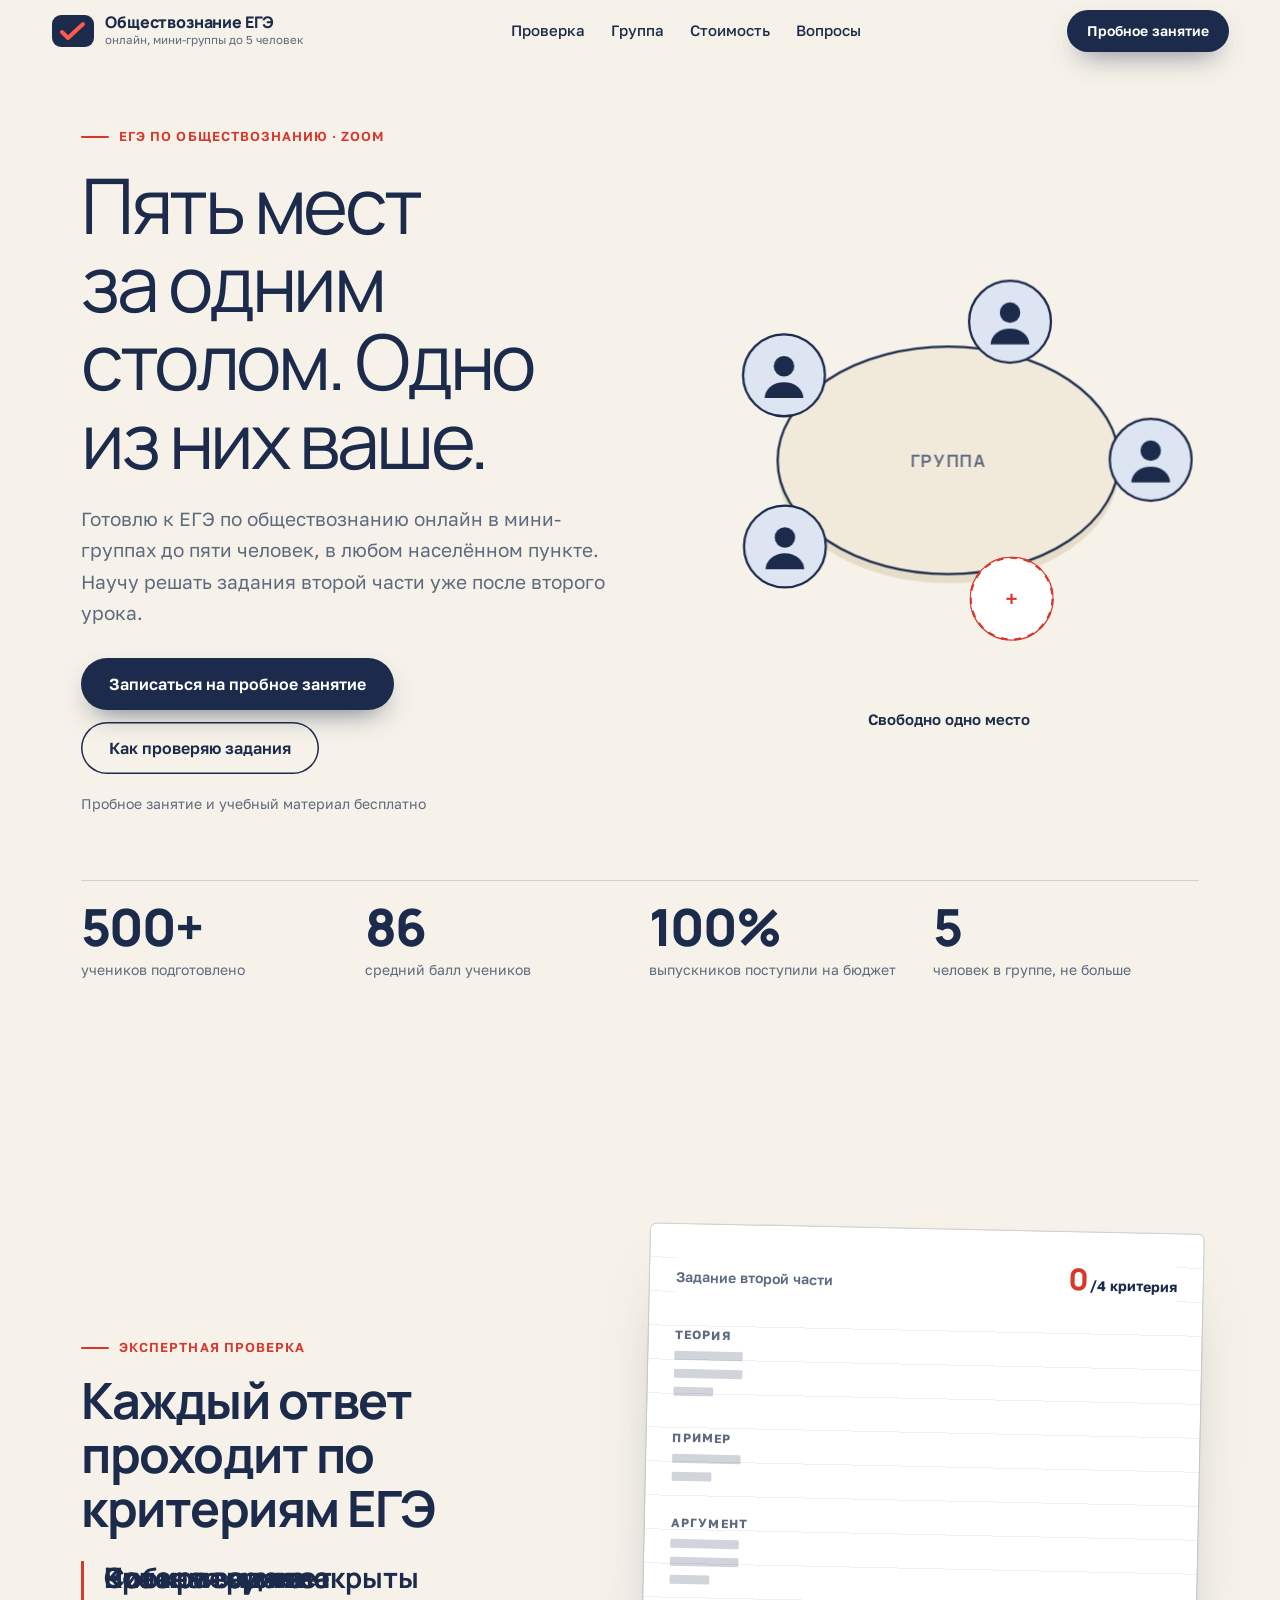
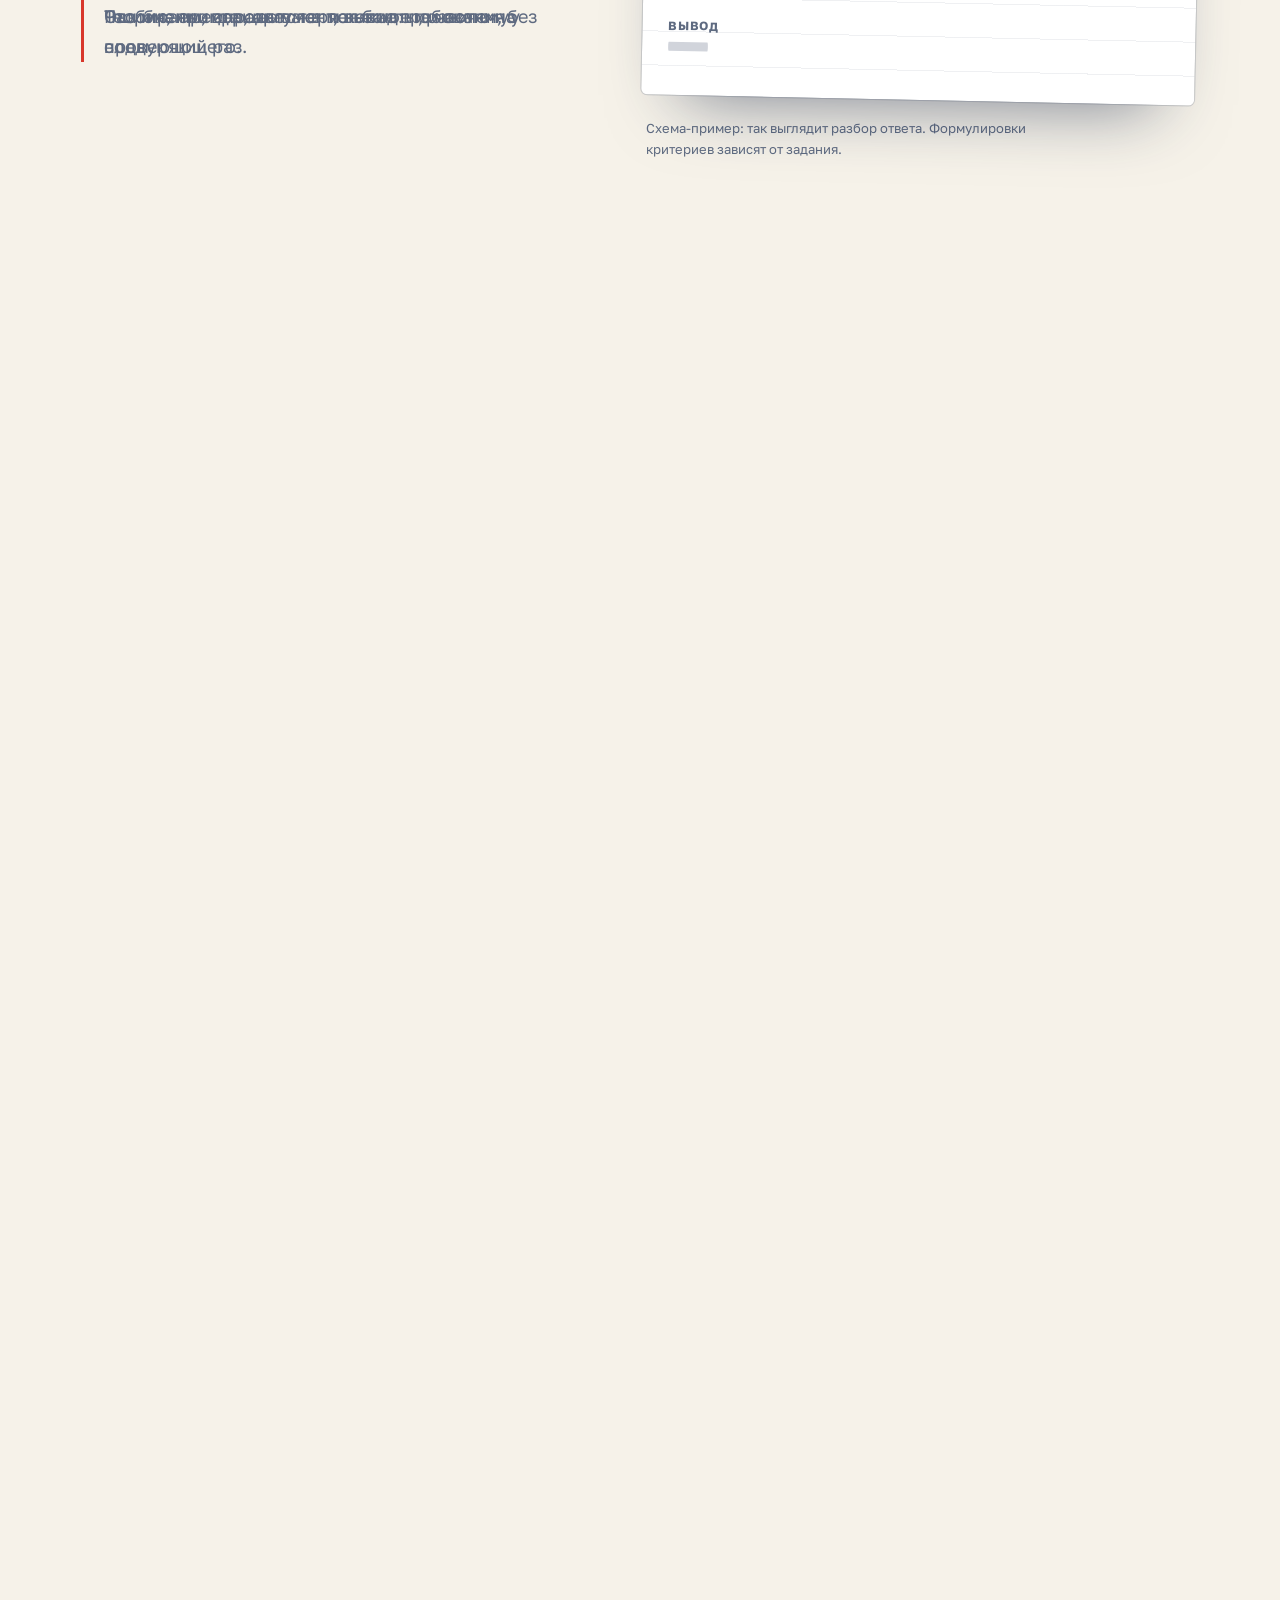
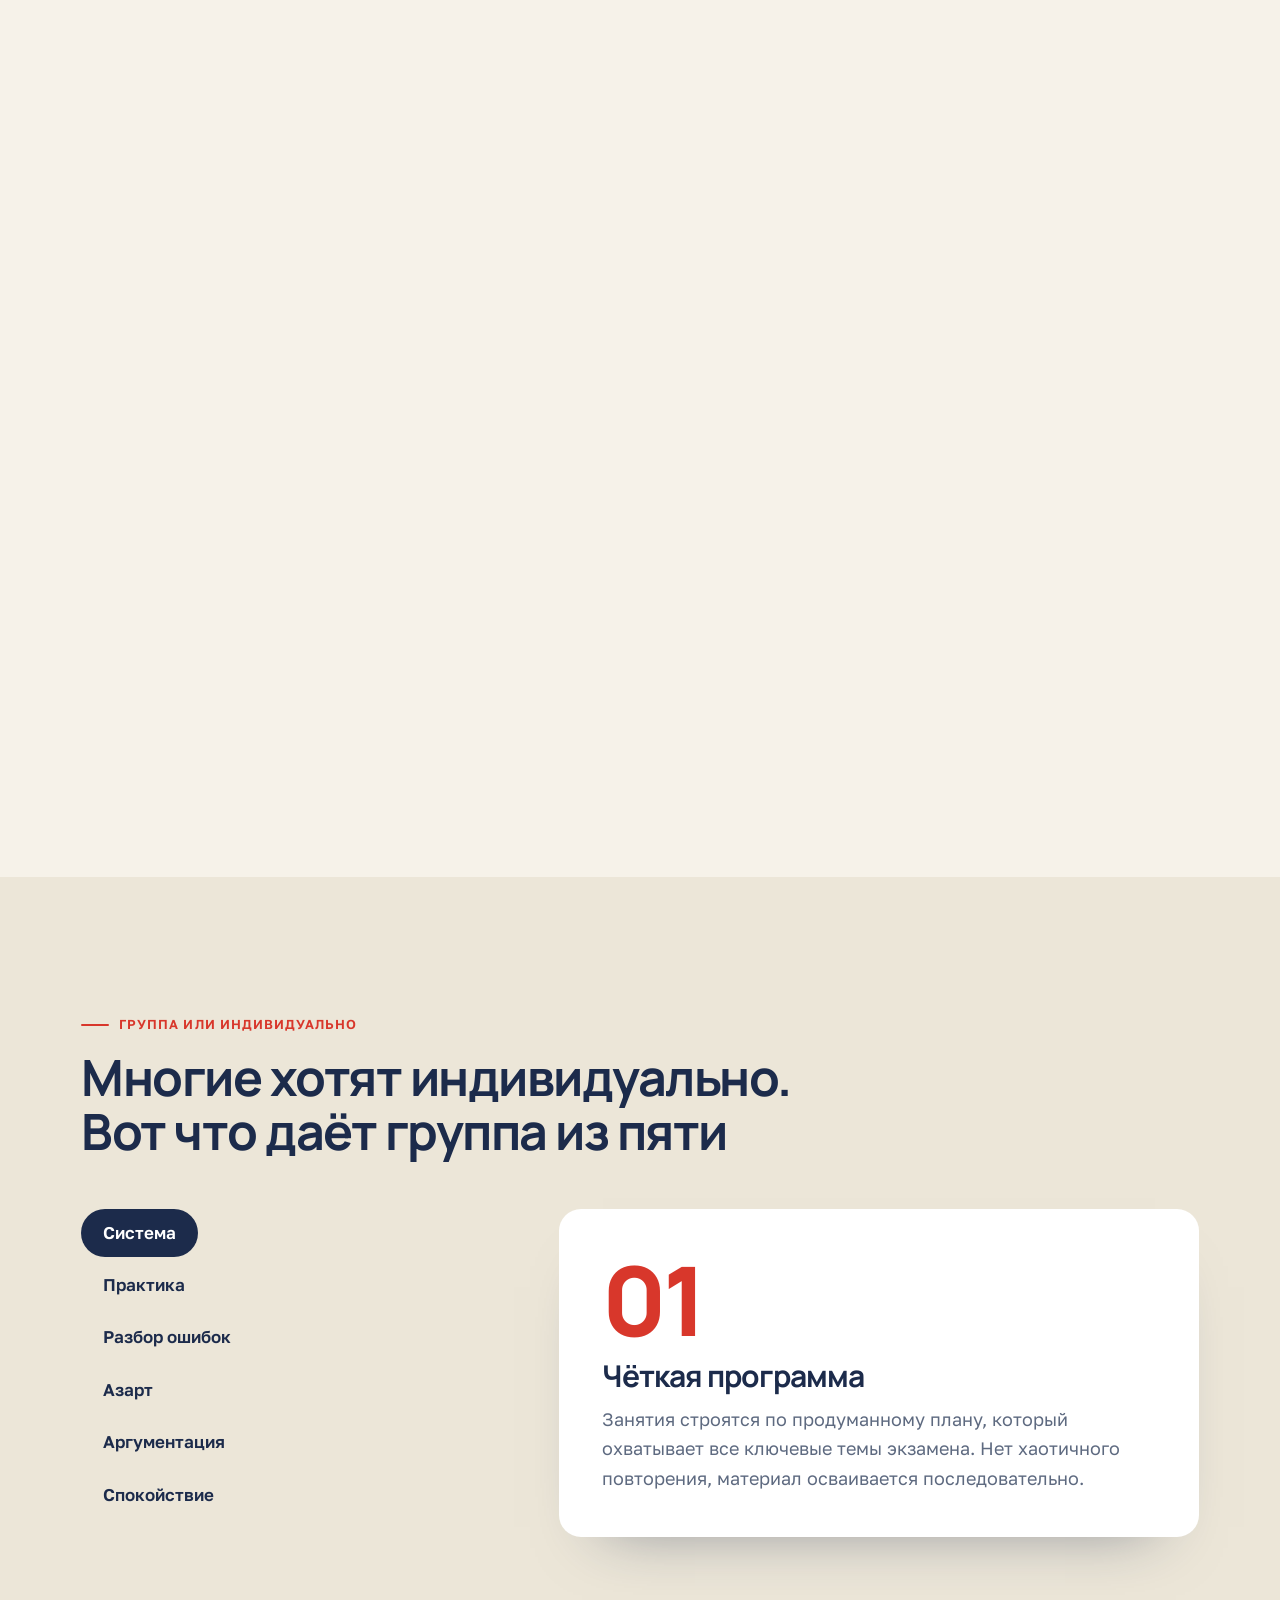
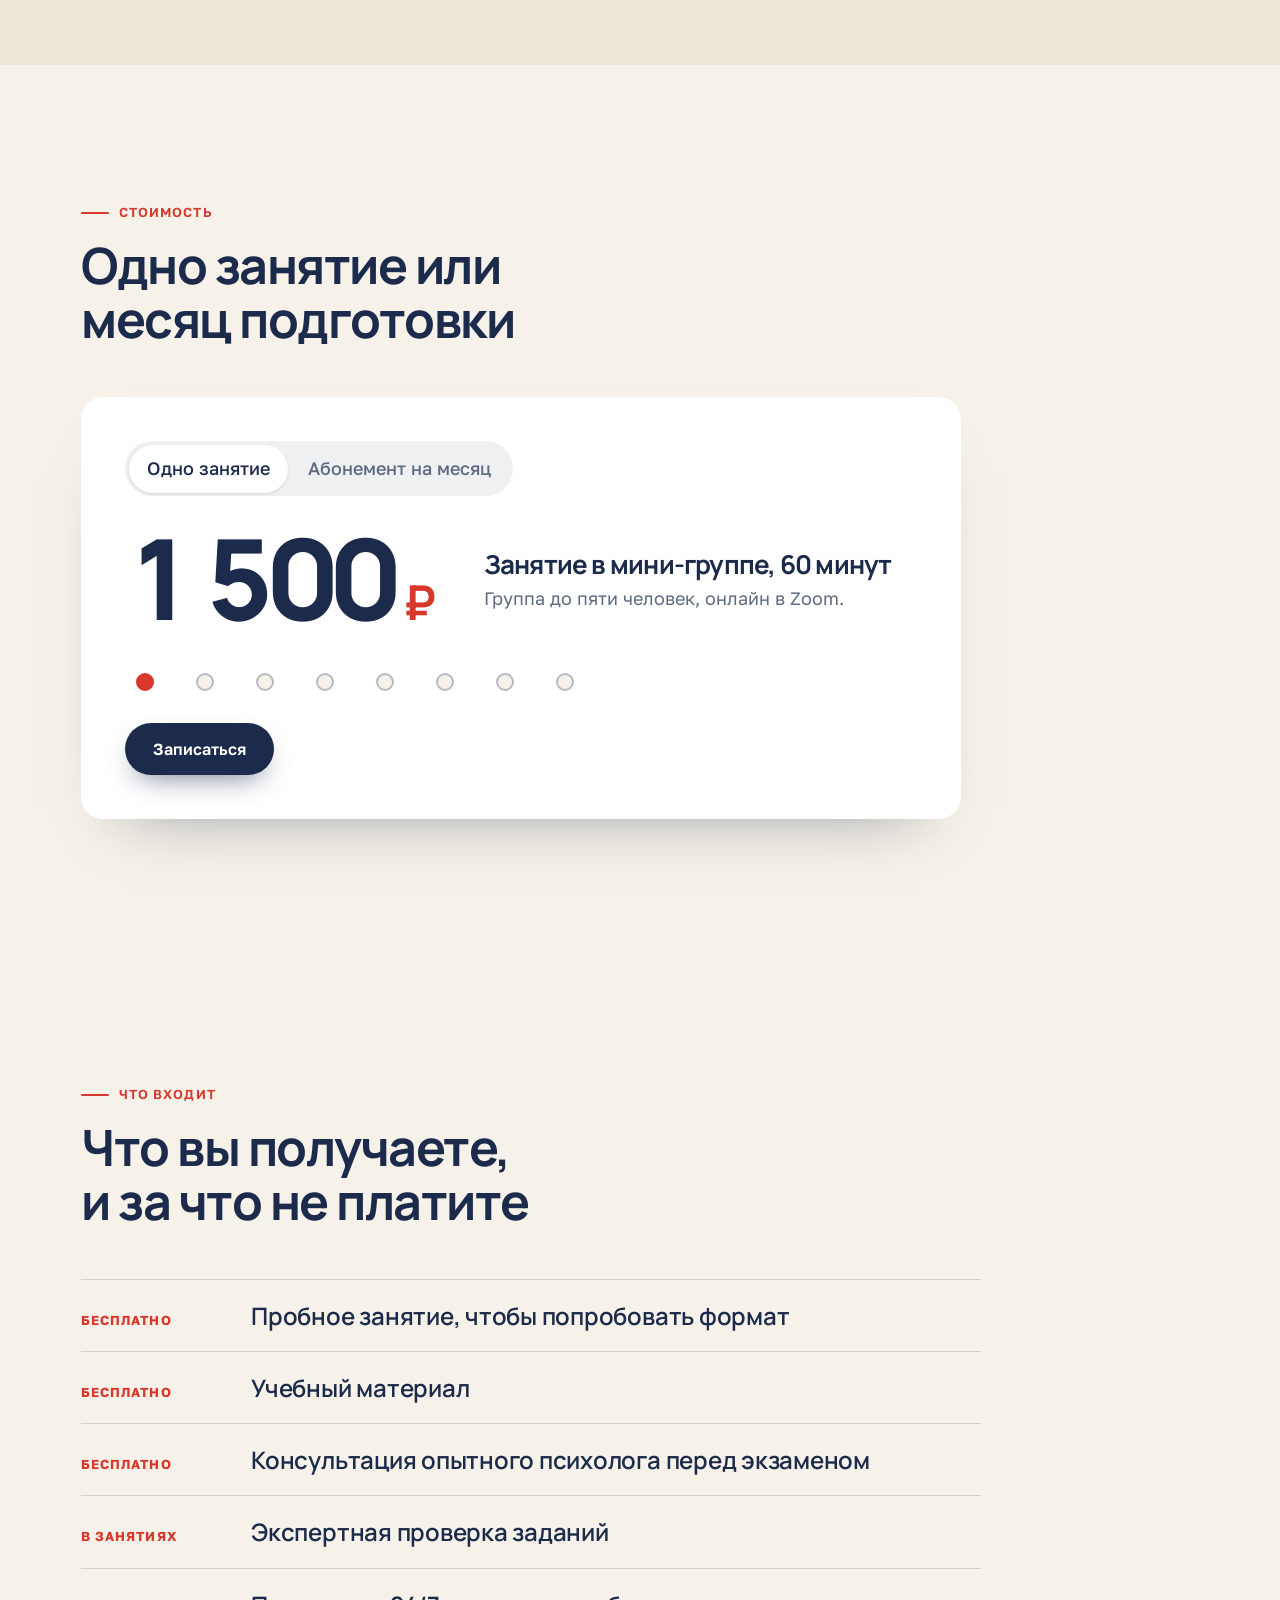
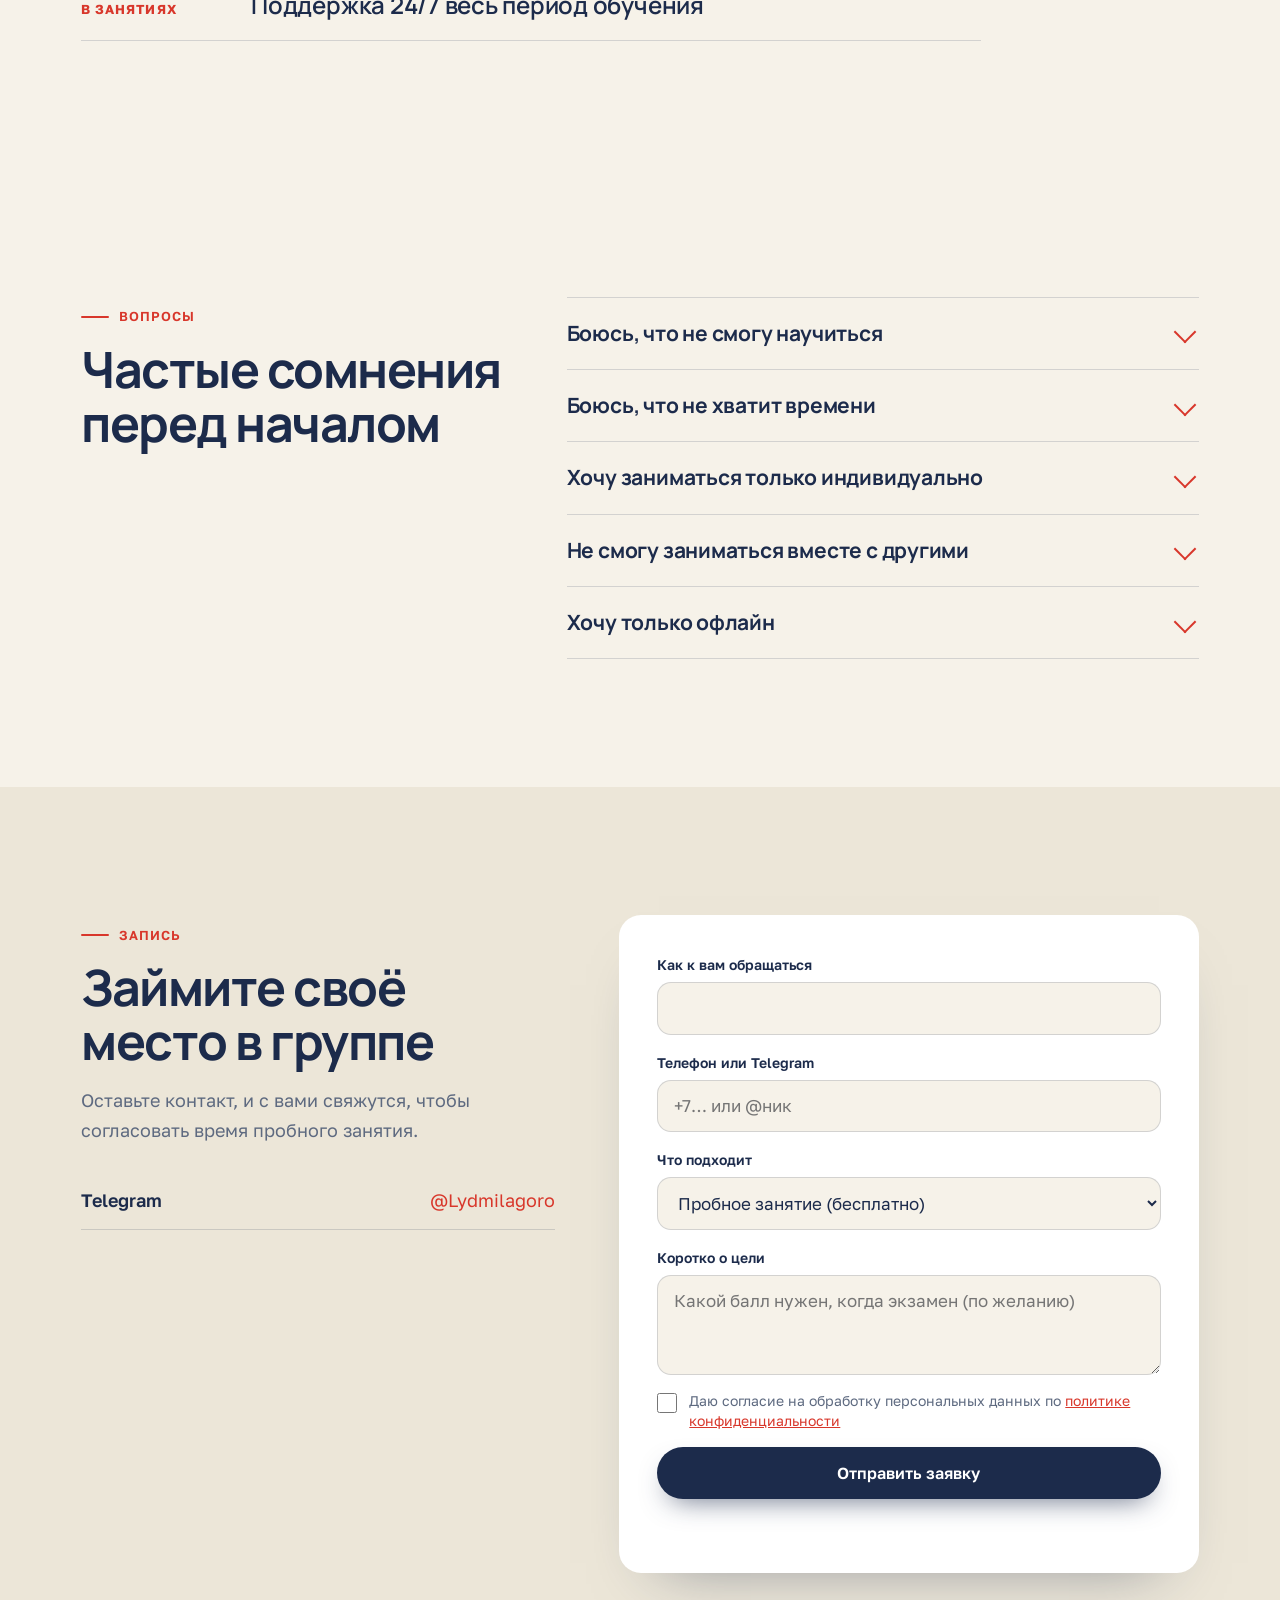
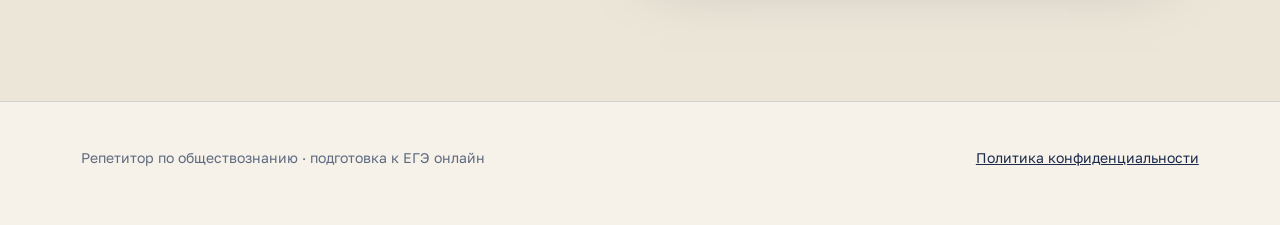
==== commit 2473b648: "Вкладки группы без pill Co-Authored-By: Claude Sonnet 5.5 <noreply@anthropic.com>" ====
--- a/index.html
+++ b/index.html
@@ -104,13 +104,13 @@
       <h2>Многие хотят индивидуально. Вот что даёт группа из пяти</h2>
     </div>
     <div class="gr" data-reveal>
-      <div class="gr__tabs" data-pill role="tablist" aria-label="Преимущества группы">
-        <button data-pill-item role="tab" data-g="0" aria-selected="true">Система</button>
-        <button data-pill-item role="tab" data-g="1">Практика</button>
-        <button data-pill-item role="tab" data-g="2">Разбор ошибок</button>
-        <button data-pill-item role="tab" data-g="3">Азарт</button>
-        <button data-pill-item role="tab" data-g="4">Аргументация</button>
-        <button data-pill-item role="tab" data-g="5">Спокойствие</button>
+      <div class="gr__tabs" role="tablist" aria-label="Преимущества группы">
+        <button role="tab" data-g="0" aria-selected="true">Система</button>
+        <button role="tab" data-g="1">Практика</button>
+        <button role="tab" data-g="2">Разбор ошибок</button>
+        <button role="tab" data-g="3">Азарт</button>
+        <button role="tab" data-g="4">Аргументация</button>
+        <button role="tab" data-g="5">Спокойствие</button>
       </div>
       <div class="gr__panel" aria-live="polite">
         <span class="gr__n" id="gN">01</span>
--- a/styles.css
+++ b/styles.css
@@ -91,7 +91,7 @@
 .gr{display:grid;grid-template-columns:.8fr 1.2fr;gap:clamp(20px,4vw,56px);align-items:start}
 .gr__tabs{display:grid;gap:4px;justify-items:start}
 .gr__tabs button{font:600 17px/1.2 var(--ff-t);padding:14px 22px;border:0;background:transparent;color:var(--ink);cursor:pointer;border-radius:99px;text-align:left}
-.gr__tabs [aria-selected=true]{color:#fff}
+.gr__tabs button{transition:background .25s,color .25s}.gr__tabs [aria-selected=true]{background:var(--ink);color:#fff}
 .gr__panel{background:#fff;border-radius:var(--r);padding:clamp(24px,3.4vw,46px);min-height:260px;box-shadow:0 34px 60px -44px rgba(28,43,75,.5)}
 .gr__n{font:800 clamp(52px,8vw,96px)/1 var(--ff-d);color:var(--red);letter-spacing:-.05em;display:block;margin-bottom:12px}
 .gr__panel h3{font-size:clamp(22px,2.6vw,30px);margin-bottom:12px}
